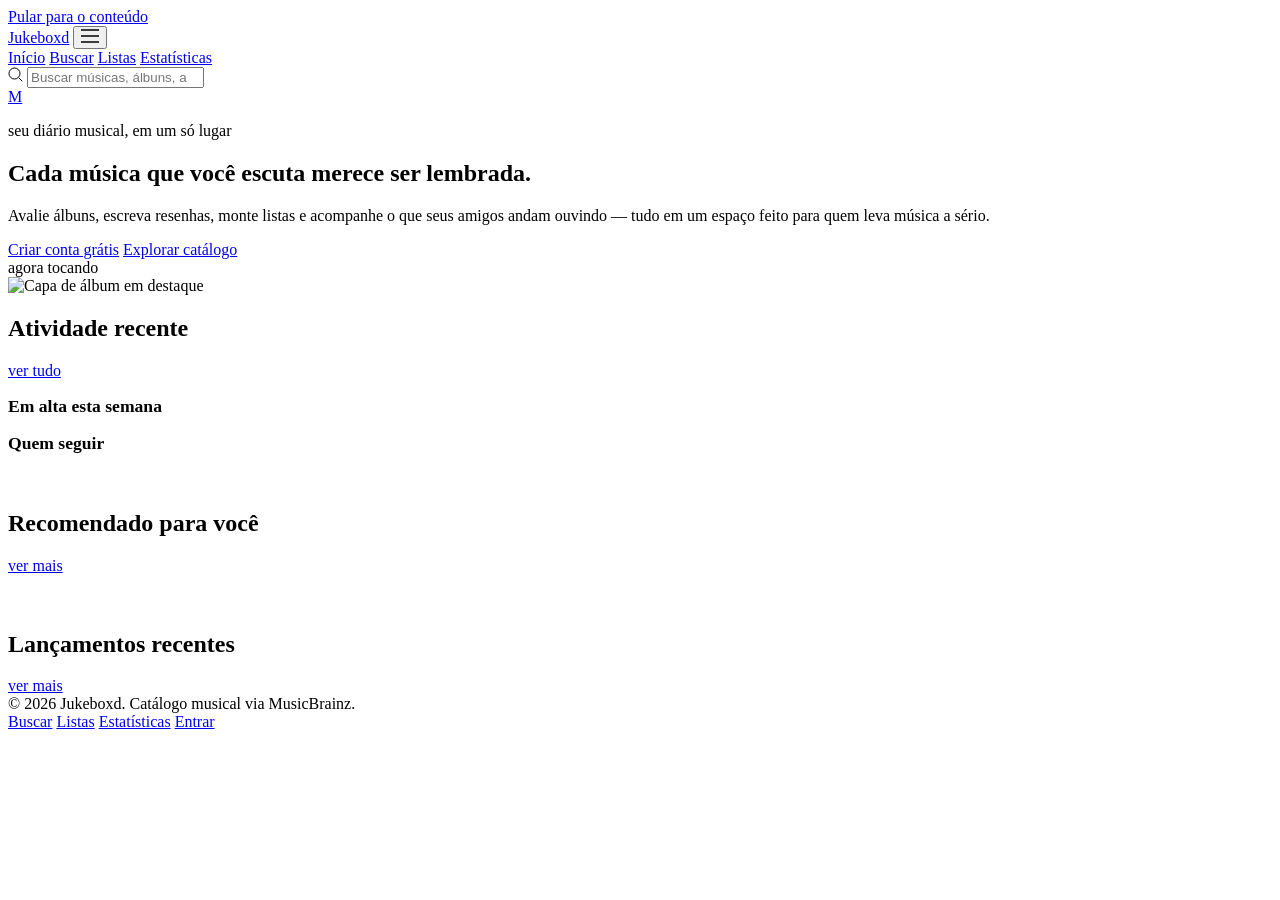
==== html/index.html @ 238e7ad8 "Rename index.html to html/index.html" ====
<!doctype html>
<html lang="pt-BR">
<head>
<meta charset="UTF-8">
<meta name="viewport" content="width=device-width, initial-scale=1">
<title>Jukeboxd — registre, avalie e descubra música</title>
<meta name="description" content="Jukeboxd é a plataforma social para registrar, avaliar e descobrir músicas e álbuns.">
<link rel="preconnect" href="https://fonts.googleapis.com">
<link href="https://fonts.googleapis.com/css2?family=Fraunces:ital,wght@0,500;0,600;1,500;1,600&family=Work+Sans:wght@400;500;600;700&display=swap" rel="stylesheet">
<link rel="stylesheet" href="css/main.css">
<link rel="stylesheet" href="css/pages.css">
</head>
<body>
<a class="skip-link" href="#main">Pular para o conteúdo</a>

<header class="site-header">
  <div class="container nav">
    <a class="nav__brand" href="index.html"><span class="vinyl"></span> Jukeboxd</a>
    <button class="nav__toggle" aria-label="Abrir menu" aria-expanded="false">
      <svg width="18" height="14" viewBox="0 0 18 14" fill="none"><path d="M0 1h18M0 7h18M0 13h18" stroke="currentColor" stroke-width="1.5"/></svg>
    </button>
    <nav class="nav__links" aria-label="Navegação principal">
      <a href="index.html" class="is-active">Início</a>
      <a href="search.html">Buscar</a>
      <a href="lists.html">Listas</a>
      <a href="stats.html">Estatísticas</a>
    </nav>
    <form class="nav__search" role="search" action="search.html">
      <svg width="15" height="15" viewBox="0 0 15 15" fill="none"><circle cx="6.5" cy="6.5" r="5.5" stroke="currentColor"/><path d="M11 11l3 3" stroke="currentColor" stroke-linecap="round"/></svg>
      <input type="search" name="q" placeholder="Buscar músicas, álbuns, artistas…" aria-label="Buscar">
    </form>
    <div class="nav__actions">
      <a class="nav__avatar" href="profile.html" aria-label="Meu perfil" data-current-user-initial>M</a>
    </div>
  </div>
</header>

<main id="main">
  <div class="container">
    <section class="hero">
      <div>
        <p class="hero__eyebrow">seu diário musical, em um só lugar</p>
        <h1>Cada música que você escuta merece ser lembrada.</h1>
        <p class="lede">Avalie álbuns, escreva resenhas, monte listas e acompanhe o que seus amigos andam ouvindo — tudo em um espaço feito para quem leva música a sério.</p>
        <div class="hero__actions">
          <a class="btn btn--primary" href="register.html">Criar conta grátis</a>
          <a class="btn btn--ghost" href="search.html">Explorar catálogo</a>
        </div>
      </div>
      <div class="hero__disc">
        <div class="disc"><div class="disc-label">agora tocando</div></div>
        <div class="hero__sleeve"><img src="https://picsum.photos/seed/hero-sleeve/300/300" alt="Capa de álbum em destaque"></div>
      </div>
    </section>

    <div class="two-col">
      <div>
        <section aria-labelledby="feed-heading">
          <div class="section-head">
            <h2 id="feed-heading">Atividade recente</h2>
            <a href="search.html">ver tudo</a>
          </div>
          <ul class="feed" id="feed-list"></ul>
        </section>
      </div>

      <aside class="side-panel">
        <section aria-labelledby="pop-heading">
          <div class="section-head"><h2 id="pop-heading" style="font-size:1.1rem">Em alta esta semana</h2></div>
          <ul class="mini-list" id="popular-list"></ul>
        </section>
        <section aria-labelledby="follow-heading">
          <div class="section-head"><h2 id="follow-heading" style="font-size:1.1rem">Quem seguir</h2></div>
          <ul class="mini-list" id="follow-list"></ul>
        </section>
      </aside>
    </div>

    <section aria-labelledby="rec-heading" style="margin-top:56px">
      <div class="section-head">
        <h2 id="rec-heading">Recomendado para você</h2>
        <a href="search.html">ver mais</a>
      </div>
      <div class="grid-albums" id="rec-grid"></div>
    </section>

    <section aria-labelledby="new-heading" style="margin-top:56px">
      <div class="section-head">
        <h2 id="new-heading">Lançamentos recentes</h2>
        <a href="search.html">ver mais</a>
      </div>
      <div class="grid-albums" id="new-grid"></div>
    </section>
  </div>
</main>

<footer class="site-footer">
  <div class="container">
    <span>© 2026 Jukeboxd. Catálogo musical via MusicBrainz.</span>
    <nav aria-label="Links do rodapé">
      <a href="search.html">Buscar</a>
      <a href="lists.html">Listas</a>
      <a href="stats.html">Estatísticas</a>
      <a href="login.html">Entrar</a>
    </nav>
  </div>
</footer>

<script src="js/data.js"></script>
<script src="js/main.js"></script>
<script src="js/home.js"></script>
</body>
</html>
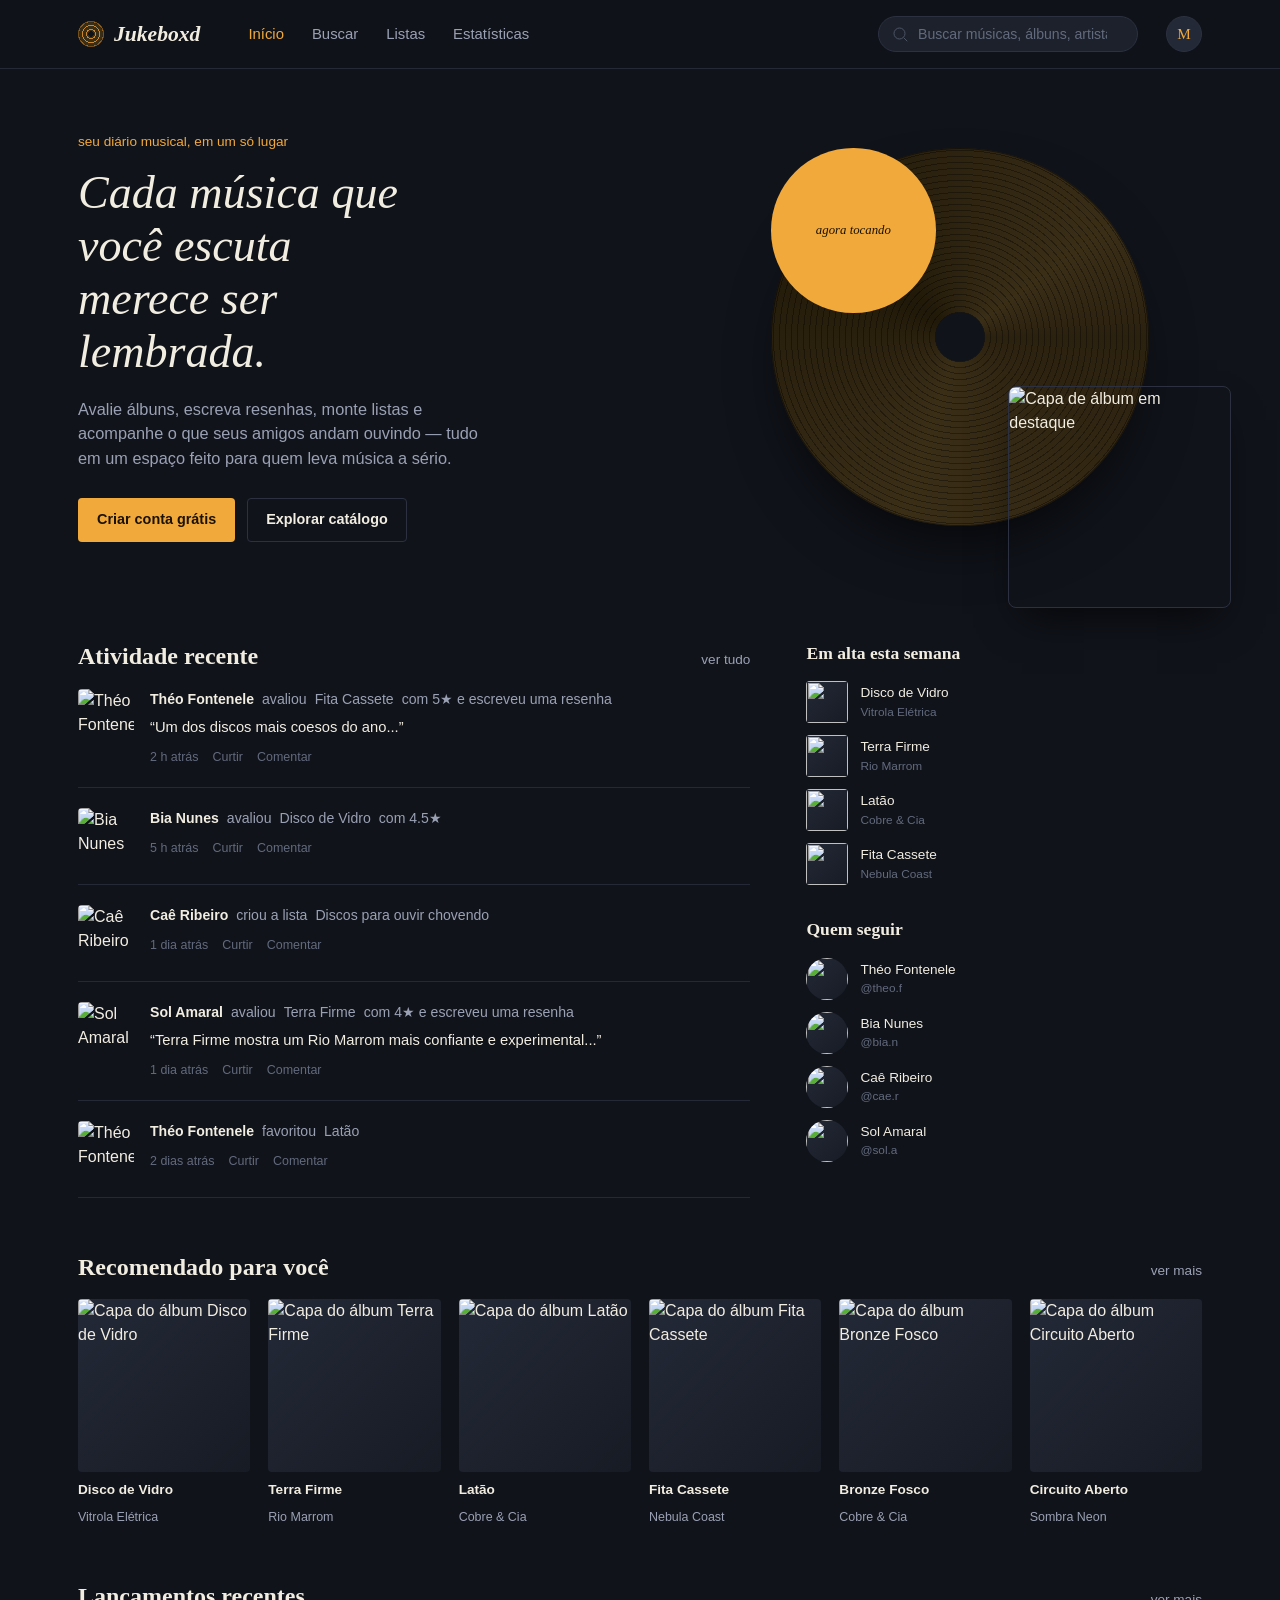
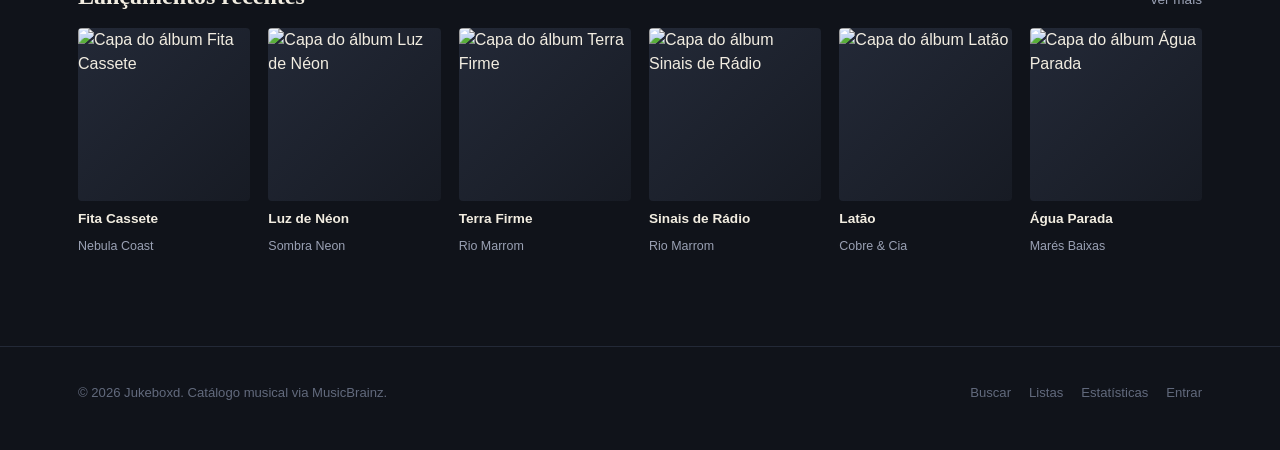
==== commit 654d0096: "correcao de caminhos dos arquivos" ====
--- a/html/index.html
+++ b/html/index.html
@@ -7,8 +7,8 @@
 <meta name="description" content="Jukeboxd é a plataforma social para registrar, avaliar e descobrir músicas e álbuns.">
 <link rel="preconnect" href="https://fonts.googleapis.com">
 <link href="https://fonts.googleapis.com/css2?family=Fraunces:ital,wght@0,500;0,600;1,500;1,600&family=Work+Sans:wght@400;500;600;700&display=swap" rel="stylesheet">
-<link rel="stylesheet" href="css/main.css">
-<link rel="stylesheet" href="css/pages.css">
+<link rel="stylesheet" href="../css/main.css">
+<link rel="stylesheet" href="../css/pages.css">
 </head>
 <body>
 <a class="skip-link" href="#main">Pular para o conteúdo</a>
@@ -106,8 +106,8 @@
   </div>
 </footer>
 
-<script src="js/data.js"></script>
-<script src="js/main.js"></script>
-<script src="js/home.js"></script>
+<script src="../js/data.js"></script>
+<script src="../js/main.js"></script>
+<script src="../js/home.js"></script>
 </body>
 </html>
--- a/css/main.css
+++ b/css/main.css
@@ -0,0 +1,305 @@
+/* ==========================================================================
+   Jukeboxd — main.css
+   Design tokens + base elements + shared components (nav, buttons, forms,
+   cards, footer). Page-specific layout lives in css/pages.css.
+   ========================================================================== */
+
+:root{
+  /* --- color: ink-navy record-store night, amber jukebox glow --- */
+  --bg:            #10131a;
+  --bg-alt:        #171b24;
+  --surface:       #1c212c;
+  --surface-raised:#232937;
+  --border:        #2b3140;
+  --border-soft:   #232937;
+
+  --text:          #f2ede1;
+  --text-muted:    #9aa1b4;
+  --text-faint:    #626a7d;
+
+  --amber:         #f2a93b;
+  --amber-soft:    rgba(242,169,59,.14);
+  --amber-dim:     #c9862a;
+  --coral:         #e5604d;
+  --coral-soft:    rgba(229,96,77,.14);
+  --teal:          #4fa392;
+
+  --font-display: 'Fraunces', Georgia, serif;
+  --font-body: 'Work Sans', 'Inter', -apple-system, BlinkMacSystemFont, sans-serif;
+
+  --radius-s: 4px;
+  --radius-m: 8px;
+  --radius-l: 14px;
+
+  --shadow-card: 0 1px 0 rgba(0,0,0,.4), 0 8px 24px -12px rgba(0,0,0,.6);
+
+  --maxw: 1180px;
+}
+
+*, *::before, *::after{ box-sizing: border-box; }
+html{ scroll-behavior: smooth; }
+body{
+  margin: 0;
+  background: var(--bg);
+  color: var(--text);
+  font-family: var(--font-body);
+  font-size: 16px;
+  line-height: 1.5;
+  -webkit-font-smoothing: antialiased;
+}
+img{ max-width: 100%; display: block; }
+a{ color: inherit; text-decoration: none; }
+ul, ol{ list-style: none; margin: 0; padding: 0; }
+button{ font-family: inherit; cursor: pointer; }
+input, textarea, select{ font-family: inherit; }
+h1,h2,h3,h4{ font-family: var(--font-display); font-weight: 600; margin: 0; line-height: 1.15; color: var(--text); }
+p{ margin: 0; }
+
+:focus-visible{
+  outline: 2px solid var(--amber);
+  outline-offset: 2px;
+  border-radius: 2px;
+}
+
+@media (prefers-reduced-motion: reduce){
+  *{ animation-duration: .001ms !important; animation-iteration-count: 1 !important; transition-duration: .001ms !important; scroll-behavior: auto !important; }
+}
+
+.container{
+  max-width: var(--maxw);
+  margin: 0 auto;
+  padding: 0 28px;
+}
+
+.visually-hidden{
+  position: absolute; width: 1px; height: 1px; padding: 0; margin: -1px;
+  overflow: hidden; clip: rect(0,0,0,0); white-space: nowrap; border: 0;
+}
+
+/* --------------------------------------------------------------------------
+   Vinyl mark — the recurring visual motif, used as logo glyph & decoration
+   -------------------------------------------------------------------------- */
+.vinyl{
+  --size: 26px;
+  width: var(--size); height: var(--size);
+  border-radius: 50%;
+  flex-shrink: 0;
+  background:
+    radial-gradient(circle at center, var(--bg) 0 14%, transparent 15%),
+    repeating-radial-gradient(circle at center, var(--amber-dim) 0 1px, transparent 1px 4px),
+    radial-gradient(circle at center, #3a2e17 0 60%, #241d10 100%);
+  box-shadow: inset 0 0 0 1px rgba(0,0,0,.4);
+}
+
+/* --------------------------------------------------------------------------
+   Top navigation
+   -------------------------------------------------------------------------- */
+.site-header{
+  position: sticky; top: 0; z-index: 50;
+  background: rgba(16,19,26,.88);
+  backdrop-filter: blur(10px);
+  border-bottom: 1px solid var(--border-soft);
+}
+.nav{
+  display: flex; align-items: center; gap: 28px;
+  height: 68px;
+}
+.nav__brand{
+  display: flex; align-items: center; gap: 10px;
+  font-family: var(--font-display);
+  font-style: italic;
+  font-weight: 600;
+  font-size: 1.35rem;
+  color: var(--text);
+  margin-right: 8px;
+  white-space: nowrap;
+}
+.nav__links{
+  display: flex; align-items: center; gap: 4px;
+  flex: 1;
+}
+.nav__links a{
+  padding: 8px 12px;
+  border-radius: var(--radius-s);
+  font-size: .93rem;
+  color: var(--text-muted);
+  transition: color .15s ease, background .15s ease;
+}
+.nav__links a:hover{ color: var(--text); background: var(--surface); }
+.nav__links a.is-active{ color: var(--amber); }
+
+.nav__search{
+  display: flex; align-items: center; gap: 8px;
+  background: var(--surface);
+  border: 1px solid var(--border);
+  border-radius: 999px;
+  padding: 8px 14px;
+  width: 260px;
+  color: var(--text-faint);
+}
+.nav__search input{
+  background: none; border: none; outline: none;
+  color: var(--text); font-size: .88rem; width: 100%;
+}
+.nav__search input::placeholder{ color: var(--text-faint); }
+.nav__search svg{ flex-shrink: 0; opacity: .7; }
+
+.nav__actions{ display: flex; align-items: center; gap: 14px; }
+.nav__avatar{
+  width: 36px; height: 36px; border-radius: 50%;
+  border: 1px solid var(--border);
+  overflow: hidden;
+  background: var(--surface-raised);
+  display: flex; align-items: center; justify-content: center;
+  font-family: var(--font-display); font-size: .95rem; color: var(--amber);
+}
+.nav__toggle{
+  display: none;
+  background: none; border: 1px solid var(--border); border-radius: var(--radius-s);
+  width: 40px; height: 40px; align-items: center; justify-content: center;
+  color: var(--text);
+}
+
+@media (max-width: 900px){
+  .nav__search{ display: none; }
+  .nav__links{
+    display: none;
+    position: absolute; top: 68px; left: 0; right: 0;
+    background: var(--bg-alt); border-bottom: 1px solid var(--border-soft);
+    flex-direction: column; align-items: stretch; padding: 8px;
+  }
+  .nav__links.is-open{ display: flex; }
+  .nav__links a{ padding: 12px 14px; }
+  .nav__toggle{ display: flex; }
+}
+
+/* --------------------------------------------------------------------------
+   Buttons
+   -------------------------------------------------------------------------- */
+.btn{
+  display: inline-flex; align-items: center; justify-content: center; gap: 8px;
+  border: 1px solid transparent;
+  border-radius: var(--radius-s);
+  padding: 10px 18px;
+  font-size: .9rem; font-weight: 600;
+  transition: transform .12s ease, background .15s ease, border-color .15s ease, color .15s ease;
+}
+.btn:active{ transform: translateY(1px); }
+.btn--primary{ background: var(--amber); color: #1a1204; }
+.btn--primary:hover{ background: #ffb84f; }
+.btn--ghost{ background: transparent; border-color: var(--border); color: var(--text); }
+.btn--ghost:hover{ border-color: var(--amber); color: var(--amber); }
+.btn--subtle{ background: var(--surface); color: var(--text-muted); }
+.btn--subtle:hover{ color: var(--text); }
+.btn--danger{ background: transparent; border-color: var(--coral); color: var(--coral); }
+.btn--danger:hover{ background: var(--coral-soft); }
+.btn--block{ width: 100%; }
+.btn--sm{ padding: 6px 12px; font-size: .8rem; }
+
+/* --------------------------------------------------------------------------
+   Forms
+   -------------------------------------------------------------------------- */
+.field{ display: flex; flex-direction: column; gap: 6px; margin-bottom: 18px; }
+.field label{ font-size: .82rem; color: var(--text-muted); }
+.field input, .field textarea, .field select{
+  background: var(--bg-alt);
+  border: 1px solid var(--border);
+  border-radius: var(--radius-s);
+  padding: 11px 13px;
+  color: var(--text);
+  font-size: .95rem;
+  transition: border-color .15s ease;
+}
+.field input:focus, .field textarea:focus, .field select:focus{
+  border-color: var(--amber);
+  outline: none;
+}
+.field textarea{ resize: vertical; min-height: 90px; }
+.field__hint{ font-size: .76rem; color: var(--text-faint); }
+.field__error{ font-size: .78rem; color: var(--coral); min-height: 1em; }
+
+/* --------------------------------------------------------------------------
+   Cards
+   -------------------------------------------------------------------------- */
+.card{
+  background: var(--surface);
+  border: 1px solid var(--border-soft);
+  border-radius: var(--radius-m);
+  box-shadow: var(--shadow-card);
+}
+
+.cover{
+  aspect-ratio: 1/1;
+  border-radius: var(--radius-s);
+  overflow: hidden;
+  background: linear-gradient(135deg, var(--surface-raised), var(--bg-alt));
+  position: relative;
+}
+.cover img{ width: 100%; height: 100%; object-fit: cover; }
+
+/* rating stars */
+.stars{ display: inline-flex; gap: 2px; color: var(--amber); }
+.stars svg{ width: 14px; height: 14px; }
+.rating-input{ display: inline-flex; gap: 4px; }
+.rating-input button{
+  background: none; border: none; padding: 2px; color: var(--border);
+  transition: color .1s ease, transform .1s ease;
+}
+.rating-input button svg{ width: 22px; height: 22px; }
+.rating-input button.is-on, .rating-input button:hover, .rating-input button:hover ~ button{ color: var(--amber); }
+
+/* pill / tag */
+.pill{
+  display: inline-flex; align-items: center; gap: 6px;
+  padding: 4px 11px; border-radius: 999px;
+  font-size: .76rem; color: var(--text-muted);
+  border: 1px solid var(--border);
+  background: var(--bg-alt);
+}
+.pill--accent{ color: var(--amber); border-color: var(--amber-soft); background: var(--amber-soft); }
+
+/* section heading pattern used across pages */
+.section-head{
+  display: flex; align-items: baseline; justify-content: space-between;
+  gap: 16px; margin-bottom: 18px;
+}
+.section-head h2{ font-size: 1.5rem; }
+.section-head a{ font-size: .85rem; color: var(--text-muted); }
+.section-head a:hover{ color: var(--amber); }
+
+/* --------------------------------------------------------------------------
+   Footer
+   -------------------------------------------------------------------------- */
+.site-footer{
+  border-top: 1px solid var(--border-soft);
+  margin-top: 90px;
+  padding: 36px 0 48px;
+  color: var(--text-faint);
+  font-size: .82rem;
+}
+.site-footer .container{
+  display: flex; flex-wrap: wrap; align-items: center; justify-content: space-between; gap: 12px;
+}
+.site-footer nav{ display: flex; gap: 18px; flex-wrap: wrap; }
+.site-footer a:hover{ color: var(--text-muted); }
+
+/* --------------------------------------------------------------------------
+   Toast (lightweight feedback, used by js/main.js)
+   -------------------------------------------------------------------------- */
+.toast{
+  position: fixed; left: 50%; bottom: 26px; transform: translate(-50%, 12px);
+  background: var(--surface-raised); border: 1px solid var(--border);
+  color: var(--text); padding: 11px 18px; border-radius: var(--radius-m);
+  font-size: .85rem; box-shadow: var(--shadow-card);
+  opacity: 0; pointer-events: none; transition: opacity .18s ease, transform .18s ease;
+  z-index: 200;
+}
+.toast.is-visible{ opacity: 1; transform: translate(-50%, 0); }
+
+/* skip link */
+.skip-link{
+  position: absolute; left: 12px; top: -60px;
+  background: var(--amber); color: #1a1204; padding: 10px 16px; border-radius: var(--radius-s);
+  transition: top .15s ease; z-index: 999; font-size: .85rem; font-weight: 600;
+}
+.skip-link:focus{ top: 12px; }
--- a/css/pages.css
+++ b/css/pages.css
@@ -0,0 +1,326 @@
+/* ==========================================================================
+   Jukeboxd — pages.css
+   Layout rules specific to individual pages. Loaded after main.css.
+   ========================================================================== */
+
+.page{ padding: 40px 0 20px; }
+
+/* ==========================================================================
+   HOME
+   ========================================================================== */
+.hero{
+  display: grid;
+  grid-template-columns: 1.1fr .9fr;
+  gap: 48px;
+  align-items: center;
+  padding: 26px 0 64px;
+}
+.hero__eyebrow{ color: var(--amber); font-size: .85rem; margin-bottom: 14px; }
+.hero h1{
+  font-size: clamp(2.1rem, 3.6vw, 3.1rem);
+  font-style: italic;
+  font-weight: 500;
+  max-width: 15ch;
+}
+.hero p.lede{
+  margin-top: 18px; color: var(--text-muted); font-size: 1.02rem; max-width: 46ch;
+}
+.hero__actions{ display: flex; gap: 12px; margin-top: 28px; }
+
+.hero__disc{
+  position: relative;
+  aspect-ratio: 1/1;
+  display: flex; align-items: center; justify-content: center;
+}
+.hero__disc .disc{
+  width: 78%; aspect-ratio: 1/1; border-radius: 50%;
+  background:
+    radial-gradient(circle at center, var(--bg) 0 9%, transparent 9.5%),
+    repeating-radial-gradient(circle at center, rgba(0,0,0,.35) 0 1px, transparent 1px 6px),
+    conic-gradient(from 90deg, #2b210f, #3a2e17 30%, #201808 60%, #3a2e17 90%, #2b210f);
+  box-shadow: 0 30px 60px -20px rgba(0,0,0,.7), inset 0 0 0 1px rgba(0,0,0,.5);
+  transition: transform .6s cubic-bezier(.2,.7,.2,1);
+}
+.hero__disc:hover .disc{ transform: rotate(50deg); }
+.hero__disc .disc-label{
+  position: absolute; width: 34%; aspect-ratio: 1/1; border-radius: 50%;
+  background: var(--amber);
+  display: flex; align-items: center; justify-content: center;
+  text-align: center; font-family: var(--font-display); font-style: italic;
+  color: #1a1204; font-size: .8rem; padding: 6px; line-height: 1.2;
+}
+.hero__sleeve{
+  position: absolute; right: -6%; bottom: -6%; width: 46%; aspect-ratio: 1/1;
+  border-radius: var(--radius-m); overflow: hidden;
+  box-shadow: 0 20px 40px -14px rgba(0,0,0,.7);
+  border: 1px solid var(--border);
+}
+
+.grid-albums{
+  display: grid;
+  grid-template-columns: repeat(6, 1fr);
+  gap: 18px;
+}
+.album-tile{ display: flex; flex-direction: column; gap: 8px; }
+.album-tile .cover{ transition: transform .18s ease, box-shadow .18s ease; }
+.album-tile:hover .cover{ transform: translateY(-3px); box-shadow: 0 14px 26px -12px rgba(0,0,0,.65); }
+.album-tile__title{ font-size: .85rem; font-weight: 600; }
+.album-tile__artist{ font-size: .78rem; color: var(--text-muted); }
+
+.feed{ display: flex; flex-direction: column; gap: 0; }
+.feed-item{
+  display: grid; grid-template-columns: 56px 1fr; gap: 16px;
+  padding: 20px 0; border-bottom: 1px solid var(--border-soft);
+}
+.feed-item:first-child{ padding-top: 0; }
+.feed-item__cover{ width: 56px; height: 56px; border-radius: var(--radius-s); overflow: hidden; }
+.feed-item__head{ display: flex; flex-wrap: wrap; align-items: center; gap: 8px; font-size: .88rem; color: var(--text-muted); }
+.feed-item__head strong{ color: var(--text); font-weight: 600; }
+.feed-item__body{ margin-top: 6px; font-size: .92rem; color: var(--text); }
+.feed-item__meta{ margin-top: 10px; display: flex; align-items: center; gap: 14px; font-size: .78rem; color: var(--text-faint); }
+
+.two-col{ display: grid; grid-template-columns: 1.7fr 1fr; gap: 56px; align-items: start; }
+.side-panel{ display: flex; flex-direction: column; gap: 34px; position: sticky; top: 90px; }
+.mini-list{ display: flex; flex-direction: column; gap: 12px; }
+.mini-list li{ display: flex; align-items: center; gap: 12px; }
+.mini-list .cover{ width: 42px; height: 42px; border-radius: var(--radius-s); }
+.mini-list .who{ font-size: .85rem; }
+.mini-list .who span{ display: block; color: var(--text-faint); font-size: .74rem; }
+
+/* ==========================================================================
+   AUTH (login / register)
+   ========================================================================== */
+.auth{
+  min-height: calc(100vh - 68px);
+  display: grid; grid-template-columns: 1fr 1fr;
+}
+.auth__art{
+  position: relative;
+  background: radial-gradient(circle at 30% 30%, #2a2110, var(--bg) 68%);
+  display: flex; align-items: center; justify-content: center; overflow: hidden;
+}
+.auth__art .disc{
+  width: 420px; aspect-ratio: 1/1; border-radius: 50%;
+  background:
+    radial-gradient(circle at center, var(--bg-alt) 0 7%, transparent 7.5%),
+    repeating-radial-gradient(circle at center, rgba(0,0,0,.4) 0 1px, transparent 1px 7px),
+    conic-gradient(from 120deg, #2b210f, #3a2e17 30%, #201808 60%, #3a2e17 90%, #2b210f);
+  box-shadow: 0 40px 90px -30px rgba(0,0,0,.8);
+}
+.auth__quote{
+  position: absolute; left: 44px; bottom: 44px; max-width: 30ch;
+  font-family: var(--font-display); font-style: italic; font-size: 1.2rem; color: var(--text);
+}
+.auth__form{ display: flex; align-items: center; justify-content: center; padding: 40px; }
+.auth__form-inner{ width: 100%; max-width: 380px; }
+.auth__form-inner .nav__brand{ margin-bottom: 8px; }
+.auth__form-inner h1{ font-size: 1.9rem; font-style: italic; margin-bottom: 6px; }
+.auth__form-inner > p{ color: var(--text-muted); font-size: .9rem; margin-bottom: 30px; }
+.auth__switch{ margin-top: 22px; font-size: .87rem; color: var(--text-muted); text-align: center; }
+.auth__switch a{ color: var(--amber); font-weight: 600; }
+.auth__divider{ display: flex; align-items: center; gap: 12px; margin: 22px 0; color: var(--text-faint); font-size: .78rem; }
+.auth__divider::before, .auth__divider::after{ content: ""; flex: 1; height: 1px; background: var(--border); }
+
+@media (max-width: 860px){
+  .auth{ grid-template-columns: 1fr; }
+  .auth__art{ display: none; }
+}
+
+/* ==========================================================================
+   SEARCH
+   ========================================================================== */
+.search-head{ padding: 34px 0 8px; }
+.search-head h1{ font-size: 2rem; font-style: italic; }
+.search-bar{
+  display: flex; align-items: center; gap: 10px;
+  background: var(--surface); border: 1px solid var(--border); border-radius: var(--radius-m);
+  padding: 14px 18px; margin-top: 20px;
+}
+.search-bar input{
+  flex: 1; background: none; border: none; outline: none; color: var(--text); font-size: 1rem;
+}
+.search-tabs{ display: flex; gap: 6px; margin: 24px 0 28px; border-bottom: 1px solid var(--border-soft); }
+.search-tabs button{
+  background: none; border: none; color: var(--text-muted); padding: 10px 16px;
+  font-size: .88rem; border-bottom: 2px solid transparent; margin-bottom: -1px;
+}
+.search-tabs button.is-active{ color: var(--amber); border-color: var(--amber); }
+
+.result-row{
+  display: grid; grid-template-columns: 56px 1fr auto; gap: 16px; align-items: center;
+  padding: 14px 8px; border-radius: var(--radius-s);
+  transition: background .12s ease;
+}
+.result-row:hover{ background: var(--surface); }
+.result-row .cover{ width: 56px; height: 56px; border-radius: 50%; }
+.result-row.is-album .cover, .result-row.is-song .cover{ border-radius: var(--radius-s); }
+.result-row__title{ font-weight: 600; font-size: .95rem; }
+.result-row__meta{ font-size: .8rem; color: var(--text-muted); margin-top: 2px; }
+
+.filter-rail{ display: flex; flex-direction: column; gap: 26px; }
+.filter-group h3{ font-size: .78rem; text-transform: none; color: var(--text-faint); margin-bottom: 10px; }
+.filter-chip-row{ display: flex; flex-wrap: wrap; gap: 8px; }
+.chip{
+  border: 1px solid var(--border); background: var(--bg-alt); color: var(--text-muted);
+  padding: 6px 13px; border-radius: 999px; font-size: .78rem;
+}
+.chip.is-on{ border-color: var(--amber); color: var(--amber); background: var(--amber-soft); }
+
+/* ==========================================================================
+   ALBUM / TRACK DETAIL
+   ========================================================================== */
+.detail-head{
+  display: grid; grid-template-columns: 260px 1fr; gap: 40px;
+  padding: 36px 0 40px; border-bottom: 1px solid var(--border-soft);
+}
+.detail-head__cover{ border-radius: var(--radius-m); overflow: hidden; box-shadow: var(--shadow-card); }
+.detail-head__kind{ color: var(--amber); font-size: .82rem; margin-bottom: 10px; }
+.detail-head h1{ font-size: clamp(1.9rem, 3vw, 2.6rem); }
+.detail-head__artist{ margin-top: 8px; font-size: 1.05rem; color: var(--text-muted); }
+.detail-head__artist a{ color: var(--text); border-bottom: 1px solid var(--border); }
+.detail-head__meta{ display: flex; flex-wrap: wrap; gap: 10px; margin-top: 16px; }
+.detail-head__stats{ display: flex; align-items: center; gap: 26px; margin-top: 26px; }
+.detail-head__stat{ font-size: .8rem; color: var(--text-muted); }
+.detail-head__stat strong{ display: block; color: var(--text); font-family: var(--font-display); font-size: 1.4rem; }
+.detail-head__actions{ display: flex; align-items: center; gap: 12px; margin-top: 24px; flex-wrap: wrap; }
+
+.rate-box{ display: flex; align-items: center; gap: 12px; }
+.rate-box__label{ font-size: .8rem; color: var(--text-muted); }
+
+.tracklist{ display: flex; flex-direction: column; margin-top: 4px; }
+.tracklist li{
+  display: grid; grid-template-columns: 28px 1fr auto auto; gap: 14px; align-items: center;
+  padding: 12px 8px; border-bottom: 1px solid var(--border-soft); font-size: .9rem;
+}
+.tracklist li:hover{ background: var(--surface); border-radius: var(--radius-s); }
+.tracklist .n{ color: var(--text-faint); font-size: .82rem; }
+.tracklist .len{ color: var(--text-faint); font-size: .82rem; }
+
+.review{
+  padding: 22px 0; border-bottom: 1px solid var(--border-soft);
+  display: grid; grid-template-columns: 44px 1fr; gap: 14px;
+}
+.review__avatar{ width: 44px; height: 44px; border-radius: 50%; overflow: hidden; }
+.review__head{ display: flex; align-items: center; gap: 10px; flex-wrap: wrap; }
+.review__head strong{ font-size: .92rem; }
+.review__head time{ font-size: .78rem; color: var(--text-faint); }
+.review__body{ margin-top: 8px; font-size: .93rem; color: var(--text); line-height: 1.6; }
+.review__footer{ margin-top: 10px; display: flex; gap: 16px; font-size: .78rem; color: var(--text-faint); }
+.review-form{ margin: 30px 0 10px; }
+.review-form textarea{ width: 100%; }
+
+/* ==========================================================================
+   PROFILE
+   ========================================================================== */
+.profile-head{
+  display: grid; grid-template-columns: auto 1fr auto; gap: 26px; align-items: center;
+  padding: 40px 0; border-bottom: 1px solid var(--border-soft);
+}
+.profile-head__avatar{
+  width: 104px; height: 104px; border-radius: 50%; overflow: hidden;
+  border: 2px solid var(--amber);
+}
+.profile-head h1{ font-size: 1.9rem; }
+.profile-head__handle{ color: var(--text-muted); font-size: .9rem; margin-top: 2px; }
+.profile-head__bio{ margin-top: 12px; color: var(--text); font-size: .93rem; max-width: 54ch; }
+.profile-head__stats{ display: flex; gap: 26px; margin-top: 16px; }
+.profile-head__stats div{ font-size: .8rem; color: var(--text-muted); }
+.profile-head__stats strong{ display: block; color: var(--text); font-family: var(--font-display); font-size: 1.3rem; }
+
+.tabs{ display: flex; gap: 4px; margin: 28px 0 26px; border-bottom: 1px solid var(--border-soft); overflow-x: auto; }
+.tabs button{
+  background: none; border: none; color: var(--text-muted); padding: 12px 18px;
+  font-size: .88rem; white-space: nowrap; border-bottom: 2px solid transparent; margin-bottom: -1px;
+}
+.tabs button.is-active{ color: var(--amber); border-color: var(--amber); }
+.tab-panel{ display: none; }
+.tab-panel.is-active{ display: block; }
+
+.diary-row{
+  display: grid; grid-template-columns: 70px 44px 1fr auto; gap: 14px; align-items: center;
+  padding: 11px 8px; border-bottom: 1px solid var(--border-soft); font-size: .88rem;
+}
+.diary-row time{ color: var(--text-faint); font-size: .78rem; }
+.diary-row .cover{ width: 44px; height: 44px; border-radius: var(--radius-s); }
+
+/* ==========================================================================
+   LISTS
+   ========================================================================== */
+.list-toolbar{ display: flex; align-items: center; justify-content: space-between; gap: 16px; margin: 30px 0 26px; flex-wrap: wrap; }
+.grid-lists{ display: grid; grid-template-columns: repeat(3, 1fr); gap: 22px; }
+.list-card{ padding: 20px; display: flex; flex-direction: column; gap: 14px; }
+.list-card__covers{ display: grid; grid-template-columns: repeat(4, 1fr); gap: 4px; border-radius: var(--radius-s); overflow: hidden; }
+.list-card__covers img{ aspect-ratio: 1/1; object-fit: cover; }
+.list-card__title{ font-size: 1.05rem; }
+.list-card__meta{ font-size: .78rem; color: var(--text-muted); display: flex; justify-content: space-between; }
+
+.list-detail-head{ padding: 36px 0 30px; border-bottom: 1px solid var(--border-soft); }
+.list-detail-head__eyebrow{ color: var(--amber); font-size: .82rem; }
+.list-detail-head h1{ font-size: clamp(1.8rem, 3vw, 2.4rem); font-style: italic; margin-top: 8px; }
+.list-detail-head p{ margin-top: 12px; color: var(--text-muted); max-width: 60ch; }
+.list-detail-head__by{ display: flex; align-items: center; gap: 10px; margin-top: 20px; font-size: .87rem; }
+.list-detail-head__by img{ width: 30px; height: 30px; border-radius: 50%; }
+
+.list-grid{ display: grid; grid-template-columns: repeat(5, 1fr); gap: 20px; margin-top: 30px; }
+.list-grid__item{ display: flex; flex-direction: column; gap: 8px; position: relative; }
+.list-grid__rank{
+  position: absolute; top: 6px; left: 6px; background: rgba(16,19,26,.8);
+  color: var(--amber); font-family: var(--font-display); font-style: italic;
+  font-size: .85rem; padding: 2px 8px; border-radius: 999px;
+}
+
+/* ==========================================================================
+   STATS
+   ========================================================================== */
+.stats-head{ padding: 36px 0 6px; display: flex; align-items: baseline; justify-content: space-between; flex-wrap: wrap; gap: 14px; }
+.stats-head h1{ font-size: 2rem; font-style: italic; }
+.year-switch{ display: flex; gap: 6px; }
+.year-switch button{
+  background: var(--surface); border: 1px solid var(--border); color: var(--text-muted);
+  padding: 7px 14px; border-radius: var(--radius-s); font-size: .85rem;
+}
+.year-switch button.is-active{ color: var(--amber); border-color: var(--amber); }
+
+.stat-grid{ display: grid; grid-template-columns: repeat(4, 1fr); gap: 18px; margin: 28px 0 40px; }
+.stat-card{ padding: 22px; }
+.stat-card__value{ font-family: var(--font-display); font-size: 2.1rem; color: var(--amber); }
+.stat-card__label{ margin-top: 6px; font-size: .82rem; color: var(--text-muted); }
+
+.chart-block{ padding: 26px; margin-bottom: 28px; }
+.chart-block h3{ font-size: 1.05rem; margin-bottom: 20px; }
+.bars{ display: flex; align-items: flex-end; gap: 10px; height: 160px; }
+.bars .bar{ flex: 1; background: linear-gradient(180deg, var(--amber), var(--amber-dim)); border-radius: 4px 4px 0 0; position: relative; }
+.bars .bar span{ position: absolute; bottom: -22px; left: 0; right: 0; text-align: center; font-size: .72rem; color: var(--text-faint); }
+
+.top-grid{ display: grid; grid-template-columns: repeat(3, 1fr); gap: 26px; }
+.top-grid__col h3{ font-size: .95rem; margin-bottom: 14px; }
+.rank-row{ display: grid; grid-template-columns: 20px 36px 1fr; gap: 12px; align-items: center; padding: 8px 0; font-size: .85rem; }
+.rank-row .rank{ color: var(--text-faint); font-family: var(--font-display); font-style: italic; }
+.rank-row .cover{ width: 36px; height: 36px; border-radius: var(--radius-s); }
+
+/* ==========================================================================
+   Responsive
+   ========================================================================== */
+@media (max-width: 1000px){
+  .hero{ grid-template-columns: 1fr; }
+  .hero__disc{ order: -1; max-width: 320px; margin: 0 auto; }
+  .two-col{ grid-template-columns: 1fr; }
+  .side-panel{ position: static; }
+  .grid-albums{ grid-template-columns: repeat(3, 1fr); }
+  .grid-lists{ grid-template-columns: repeat(2, 1fr); }
+  .list-grid{ grid-template-columns: repeat(3, 1fr); }
+  .detail-head{ grid-template-columns: 1fr; }
+  .detail-head__cover{ max-width: 220px; }
+  .stat-grid{ grid-template-columns: repeat(2, 1fr); }
+  .top-grid{ grid-template-columns: 1fr; }
+  .profile-head{ grid-template-columns: 1fr; text-align: center; }
+  .profile-head__stats{ justify-content: center; }
+}
+@media (max-width: 600px){
+  .grid-albums{ grid-template-columns: repeat(2, 1fr); }
+  .list-grid{ grid-template-columns: repeat(2, 1fr); }
+  .grid-lists{ grid-template-columns: 1fr; }
+  .stat-grid{ grid-template-columns: 1fr 1fr; }
+  .result-row{ grid-template-columns: 44px 1fr; }
+  .result-row > .btn{ grid-column: 1 / -1; justify-self: start; }
+}
